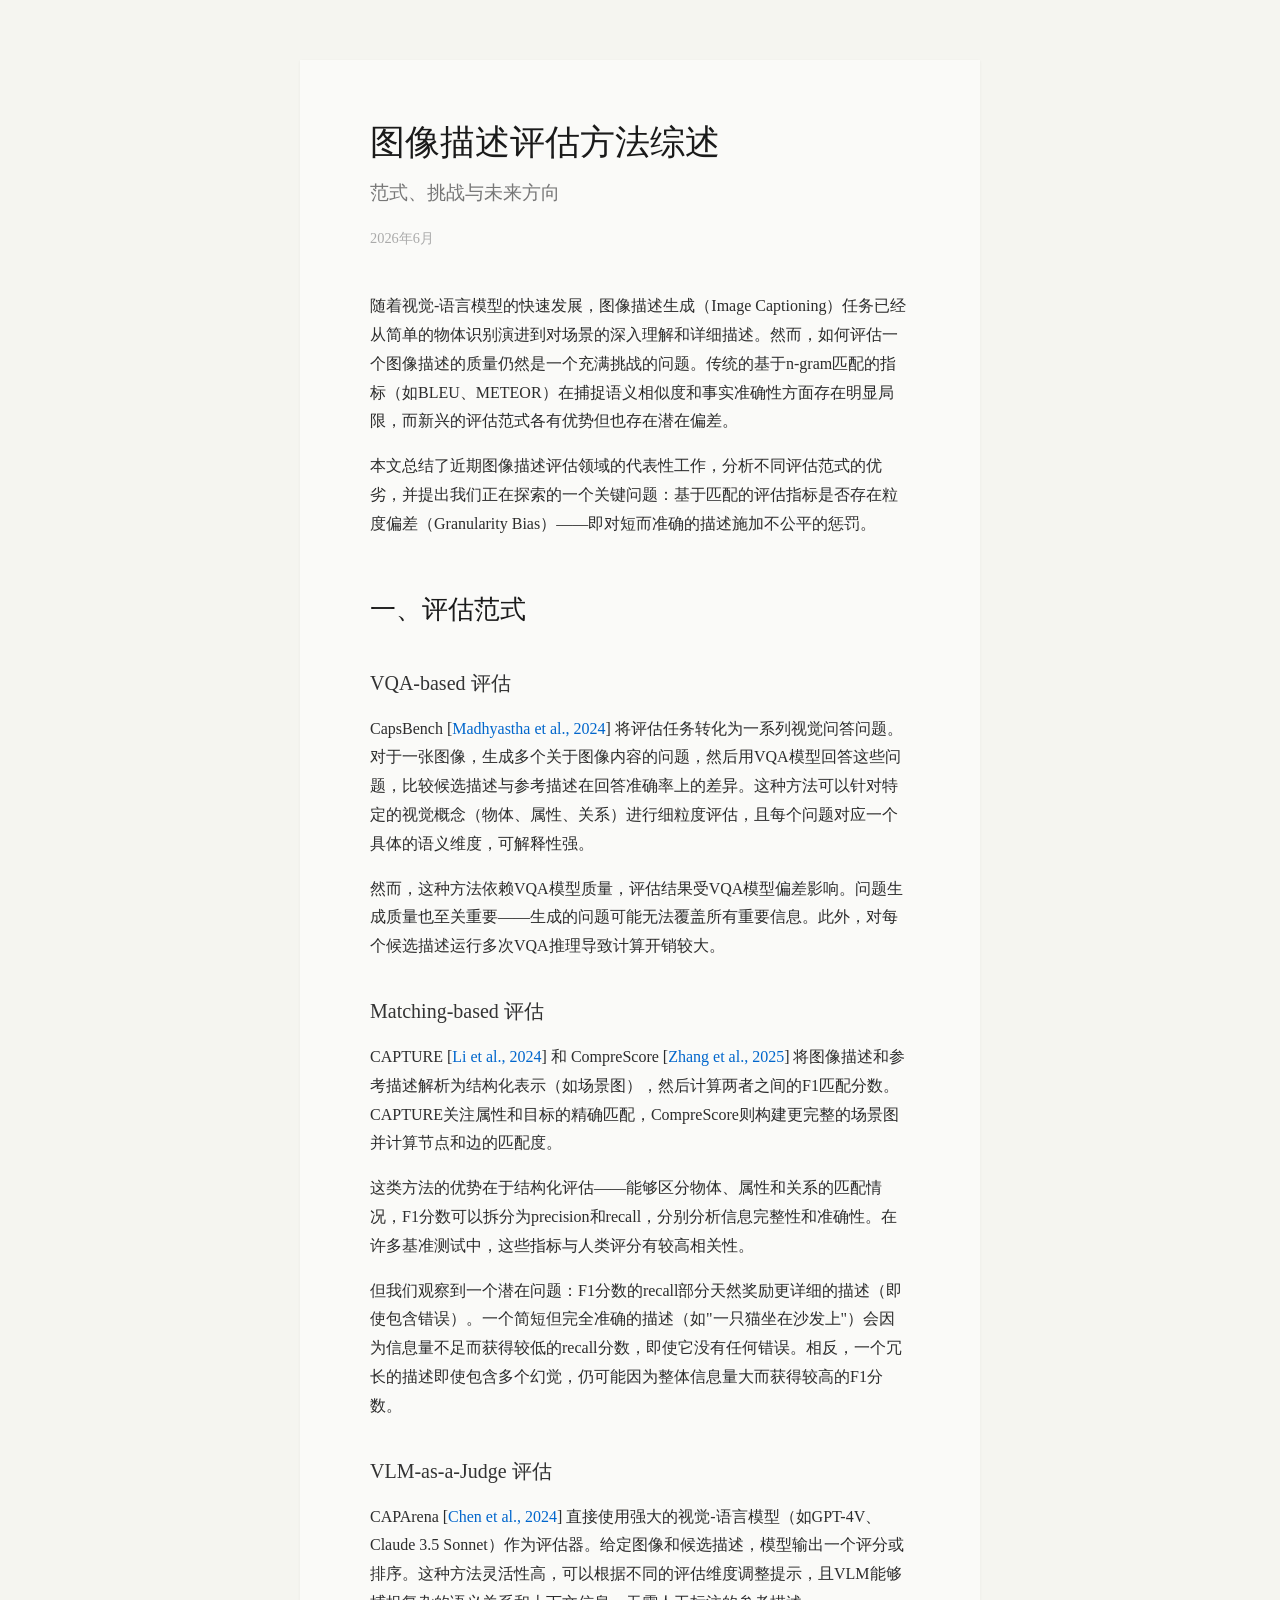
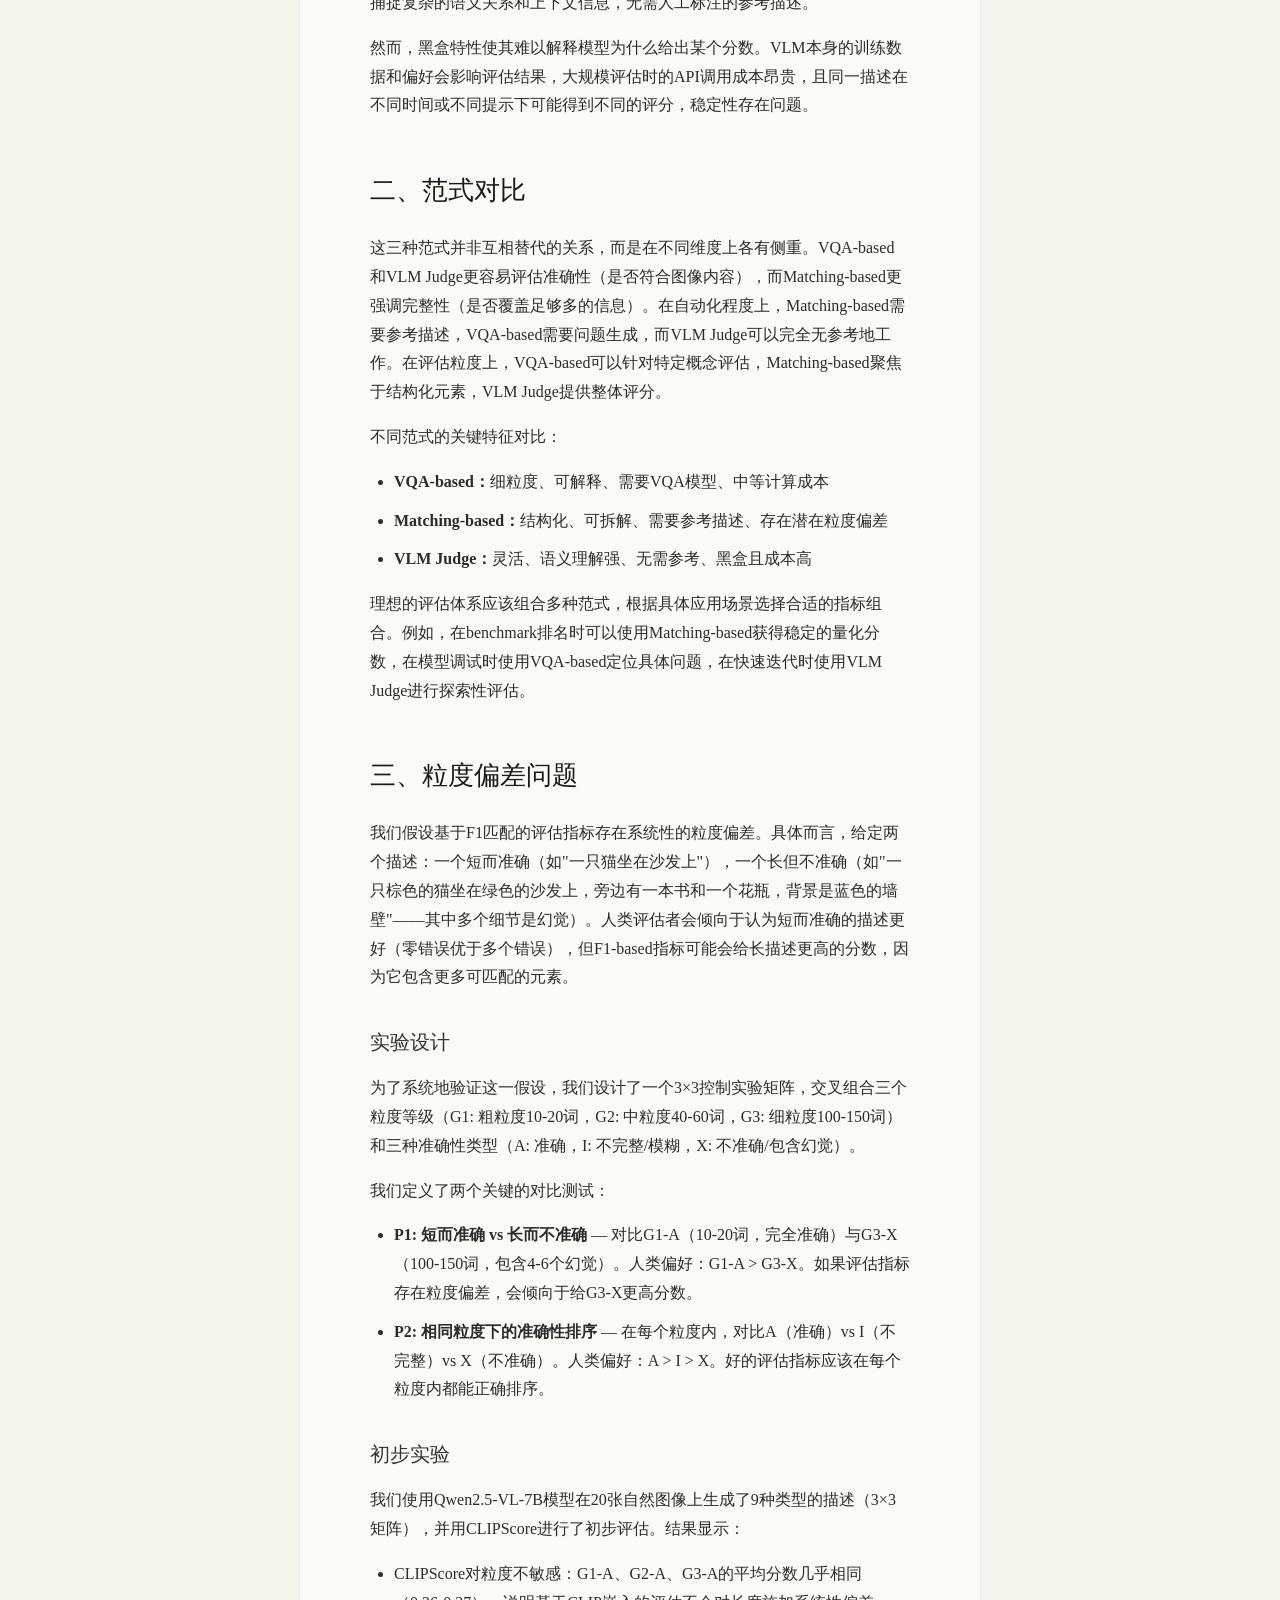
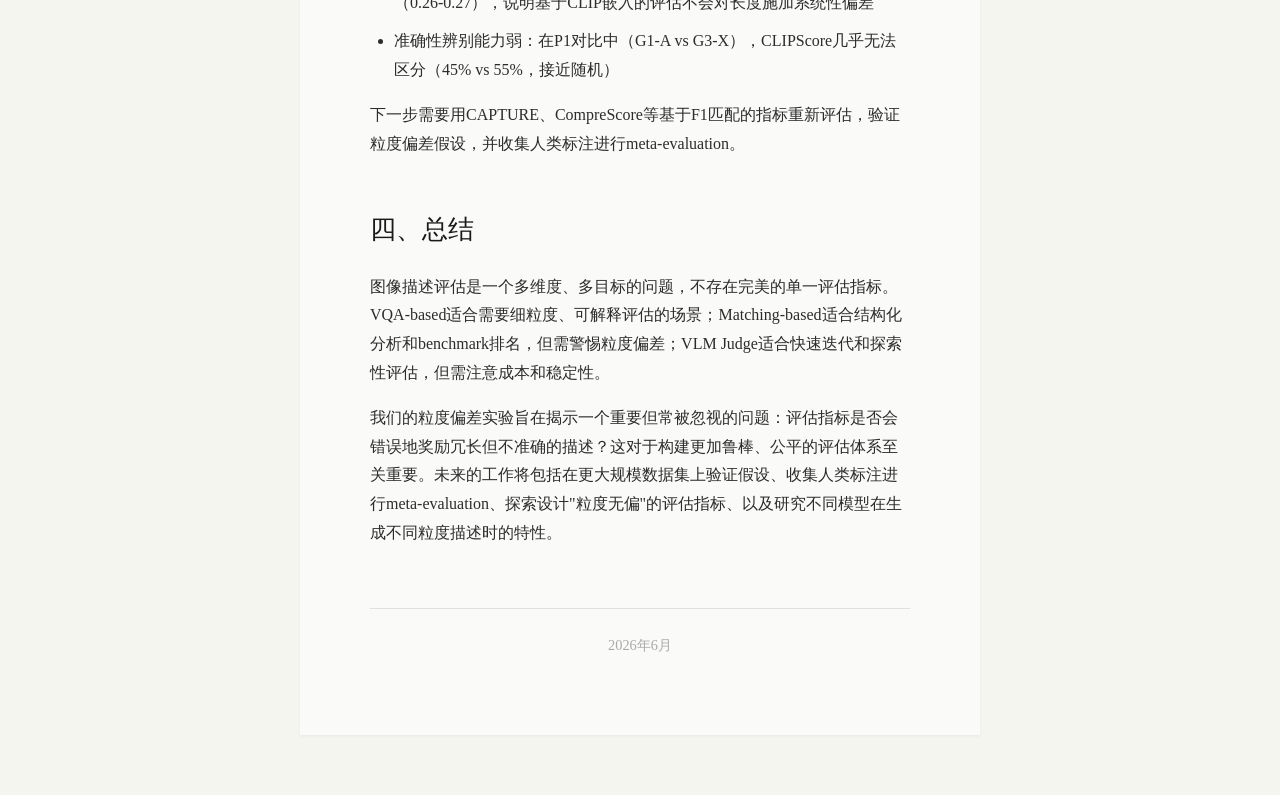
==== docs/index.html @ 9b886429 "Rename blog to docs for GitHub Pages compatibility Co-Authored-By: Claude Sonnet 4.5 <noreply@anthro" ====
<!DOCTYPE html>
<html lang="zh-CN">
<head>
    <meta charset="UTF-8">
    <meta name="viewport" content="width=device-width, initial-scale=1.0">
    <title>图像描述评估方法综述</title>
    <link rel="stylesheet" href="style.css">
</head>
<body>
    <article class="container">
        <header>
            <h1>图像描述评估方法综述</h1>
            <p class="subtitle">范式、挑战与未来方向</p>
            <p class="meta">2026年6月</p>
        </header>

        <section id="intro">
            <p>随着视觉-语言模型的快速发展，图像描述生成（Image Captioning）任务已经从简单的物体识别演进到对场景的深入理解和详细描述。然而，如何评估一个图像描述的质量仍然是一个充满挑战的问题。传统的基于n-gram匹配的指标（如BLEU、METEOR）在捕捉语义相似度和事实准确性方面存在明显局限，而新兴的评估范式各有优势但也存在潜在偏差。</p>
            <p>本文总结了近期图像描述评估领域的代表性工作，分析不同评估范式的优劣，并提出我们正在探索的一个关键问题：基于匹配的评估指标是否存在粒度偏差（Granularity Bias）——即对短而准确的描述施加不公平的惩罚。</p>
        </section>

        <section id="paradigms">
            <h2>一、评估范式</h2>

            <h3>VQA-based 评估</h3>
            <p>CapsBench [<a href="https://arxiv.org/abs/2405.19092">Madhyastha et al., 2024</a>] 将评估任务转化为一系列视觉问答问题。对于一张图像，生成多个关于图像内容的问题，然后用VQA模型回答这些问题，比较候选描述与参考描述在回答准确率上的差异。这种方法可以针对特定的视觉概念（物体、属性、关系）进行细粒度评估，且每个问题对应一个具体的语义维度，可解释性强。</p>
            <p>然而，这种方法依赖VQA模型质量，评估结果受VQA模型偏差影响。问题生成质量也至关重要——生成的问题可能无法覆盖所有重要信息。此外，对每个候选描述运行多次VQA推理导致计算开销较大。</p>

            <h3>Matching-based 评估</h3>
            <p>CAPTURE [<a href="https://arxiv.org/abs/2412.08614">Li et al., 2024</a>] 和 CompreScore [<a href="https://arxiv.org/abs/2503.12329v1">Zhang et al., 2025</a>] 将图像描述和参考描述解析为结构化表示（如场景图），然后计算两者之间的F1匹配分数。CAPTURE关注属性和目标的精确匹配，CompreScore则构建更完整的场景图并计算节点和边的匹配度。</p>
            <p>这类方法的优势在于结构化评估——能够区分物体、属性和关系的匹配情况，F1分数可以拆分为precision和recall，分别分析信息完整性和准确性。在许多基准测试中，这些指标与人类评分有较高相关性。</p>
            <p>但我们观察到一个潜在问题：F1分数的recall部分天然奖励更详细的描述（即使包含错误）。一个简短但完全准确的描述（如"一只猫坐在沙发上"）会因为信息量不足而获得较低的recall分数，即使它没有任何错误。相反，一个冗长的描述即使包含多个幻觉，仍可能因为整体信息量大而获得较高的F1分数。</p>

            <h3>VLM-as-a-Judge 评估</h3>
            <p>CAPArena [<a href="https://arxiv.org/abs/2409.10695">Chen et al., 2024</a>] 直接使用强大的视觉-语言模型（如GPT-4V、Claude 3.5 Sonnet）作为评估器。给定图像和候选描述，模型输出一个评分或排序。这种方法灵活性高，可以根据不同的评估维度调整提示，且VLM能够捕捉复杂的语义关系和上下文信息，无需人工标注的参考描述。</p>
            <p>然而，黑盒特性使其难以解释模型为什么给出某个分数。VLM本身的训练数据和偏好会影响评估结果，大规模评估时的API调用成本昂贵，且同一描述在不同时间或不同提示下可能得到不同的评分，稳定性存在问题。</p>
        </section>

        <section id="analysis">
            <h2>二、范式对比</h2>

            <p>这三种范式并非互相替代的关系，而是在不同维度上各有侧重。VQA-based和VLM Judge更容易评估准确性（是否符合图像内容），而Matching-based更强调完整性（是否覆盖足够多的信息）。在自动化程度上，Matching-based需要参考描述，VQA-based需要问题生成，而VLM Judge可以完全无参考地工作。在评估粒度上，VQA-based可以针对特定概念评估，Matching-based聚焦于结构化元素，VLM Judge提供整体评分。</p>

            <p>不同范式的关键特征对比：</p>
            <ul>
                <li><strong>VQA-based：</strong>细粒度、可解释、需要VQA模型、中等计算成本</li>
                <li><strong>Matching-based：</strong>结构化、可拆解、需要参考描述、存在潜在粒度偏差</li>
                <li><strong>VLM Judge：</strong>灵活、语义理解强、无需参考、黑盒且成本高</li>
            </ul>

            <p>理想的评估体系应该组合多种范式，根据具体应用场景选择合适的指标组合。例如，在benchmark排名时可以使用Matching-based获得稳定的量化分数，在模型调试时使用VQA-based定位具体问题，在快速迭代时使用VLM Judge进行探索性评估。</p>
        </section>

        <section id="granularity-bias">
            <h2>三、粒度偏差问题</h2>

            <p>我们假设基于F1匹配的评估指标存在系统性的粒度偏差。具体而言，给定两个描述：一个短而准确（如"一只猫坐在沙发上"），一个长但不准确（如"一只棕色的猫坐在绿色的沙发上，旁边有一本书和一个花瓶，背景是蓝色的墙壁"——其中多个细节是幻觉）。人类评估者会倾向于认为短而准确的描述更好（零错误优于多个错误），但F1-based指标可能会给长描述更高的分数，因为它包含更多可匹配的元素。</p>

            <h3>实验设计</h3>
            <p>为了系统地验证这一假设，我们设计了一个3×3控制实验矩阵，交叉组合三个粒度等级（G1: 粗粒度10-20词，G2: 中粒度40-60词，G3: 细粒度100-150词）和三种准确性类型（A: 准确，I: 不完整/模糊，X: 不准确/包含幻觉）。</p>

            <p>我们定义了两个关键的对比测试：</p>
            <ul>
                <li><strong>P1: 短而准确 vs 长而不准确</strong> — 对比G1-A（10-20词，完全准确）与G3-X（100-150词，包含4-6个幻觉）。人类偏好：G1-A > G3-X。如果评估指标存在粒度偏差，会倾向于给G3-X更高分数。</li>
                <li><strong>P2: 相同粒度下的准确性排序</strong> — 在每个粒度内，对比A（准确）vs I（不完整）vs X（不准确）。人类偏好：A > I > X。好的评估指标应该在每个粒度内都能正确排序。</li>
            </ul>

            <h3>初步实验</h3>
            <p>我们使用Qwen2.5-VL-7B模型在20张自然图像上生成了9种类型的描述（3×3矩阵），并用CLIPScore进行了初步评估。结果显示：</p>
            <ul>
                <li>CLIPScore对粒度不敏感：G1-A、G2-A、G3-A的平均分数几乎相同（0.26-0.27），说明基于CLIP嵌入的评估不会对长度施加系统性偏差</li>
                <li>准确性辨别能力弱：在P1对比中（G1-A vs G3-X），CLIPScore几乎无法区分（45% vs 55%，接近随机）</li>
            </ul>

            <p>下一步需要用CAPTURE、CompreScore等基于F1匹配的指标重新评估，验证粒度偏差假设，并收集人类标注进行meta-evaluation。</p>
        </section>

        <section id="conclusion">
            <h2>四、总结</h2>
            <p>图像描述评估是一个多维度、多目标的问题，不存在完美的单一评估指标。VQA-based适合需要细粒度、可解释评估的场景；Matching-based适合结构化分析和benchmark排名，但需警惕粒度偏差；VLM Judge适合快速迭代和探索性评估，但需注意成本和稳定性。</p>
            <p>我们的粒度偏差实验旨在揭示一个重要但常被忽视的问题：评估指标是否会错误地奖励冗长但不准确的描述？这对于构建更加鲁棒、公平的评估体系至关重要。未来的工作将包括在更大规模数据集上验证假设、收集人类标注进行meta-evaluation、探索设计"粒度无偏"的评估指标、以及研究不同模型在生成不同粒度描述时的特性。</p>
        </section>

        <footer>
            <p>2026年6月</p>
        </footer>
    </article>
</body>
</html>
---- docs/style.css ----
* {
    margin: 0;
    padding: 0;
    box-sizing: border-box;
}

body {
    font-family: "Songti SC", "SimSun", "STSong", serif;
    line-height: 1.8;
    color: #2c2c2c;
    background-color: #f5f5f0;
    padding: 60px 20px;
}

.container {
    max-width: 680px;
    margin: 0 auto;
    background: #fafaf8;
    padding: 60px 70px;
    box-shadow: 0 1px 3px rgba(0, 0, 0, 0.05);
}

header {
    margin-bottom: 40px;
}

h1 {
    font-size: 2.2em;
    font-weight: 500;
    color: #1a1a1a;
    margin-bottom: 10px;
    line-height: 1.3;
    font-family: "Songti SC", "SimSun", "STSong", serif;
}

.subtitle {
    font-size: 1.2em;
    color: #777;
    margin-bottom: 16px;
    font-weight: 400;
}

.meta {
    color: #aaa;
    font-size: 0.9em;
}

h2 {
    font-size: 1.6em;
    font-weight: 500;
    color: #1a1a1a;
    margin-top: 48px;
    margin-bottom: 20px;
    font-family: "Songti SC", "SimSun", "STSong", serif;
}

h3 {
    font-size: 1.25em;
    font-weight: 500;
    color: #333;
    margin-top: 32px;
    margin-bottom: 14px;
    font-family: "Songti SC", "SimSun", "STSong", serif;
}

p {
    margin-bottom: 16px;
}

ul {
    margin-left: 24px;
    margin-bottom: 16px;
}

li {
    margin-bottom: 10px;
}

a {
    color: #0066cc;
    text-decoration: none;
}

a:hover {
    text-decoration: underline;
}

strong {
    font-weight: 600;
}

footer {
    margin-top: 60px;
    padding-top: 24px;
    border-top: 1px solid #e0e0e0;
    text-align: center;
    color: #aaa;
    font-size: 0.9em;
}

@media (max-width: 768px) {
    body {
        padding: 30px 15px;
    }

    .container {
        padding: 40px 30px;
    }

    h1 {
        font-size: 1.8em;
    }

    .subtitle {
        font-size: 1.1em;
    }

    h2 {
        font-size: 1.4em;
        margin-top: 36px;
    }

    h3 {
        font-size: 1.15em;
        margin-top: 24px;
    }
}
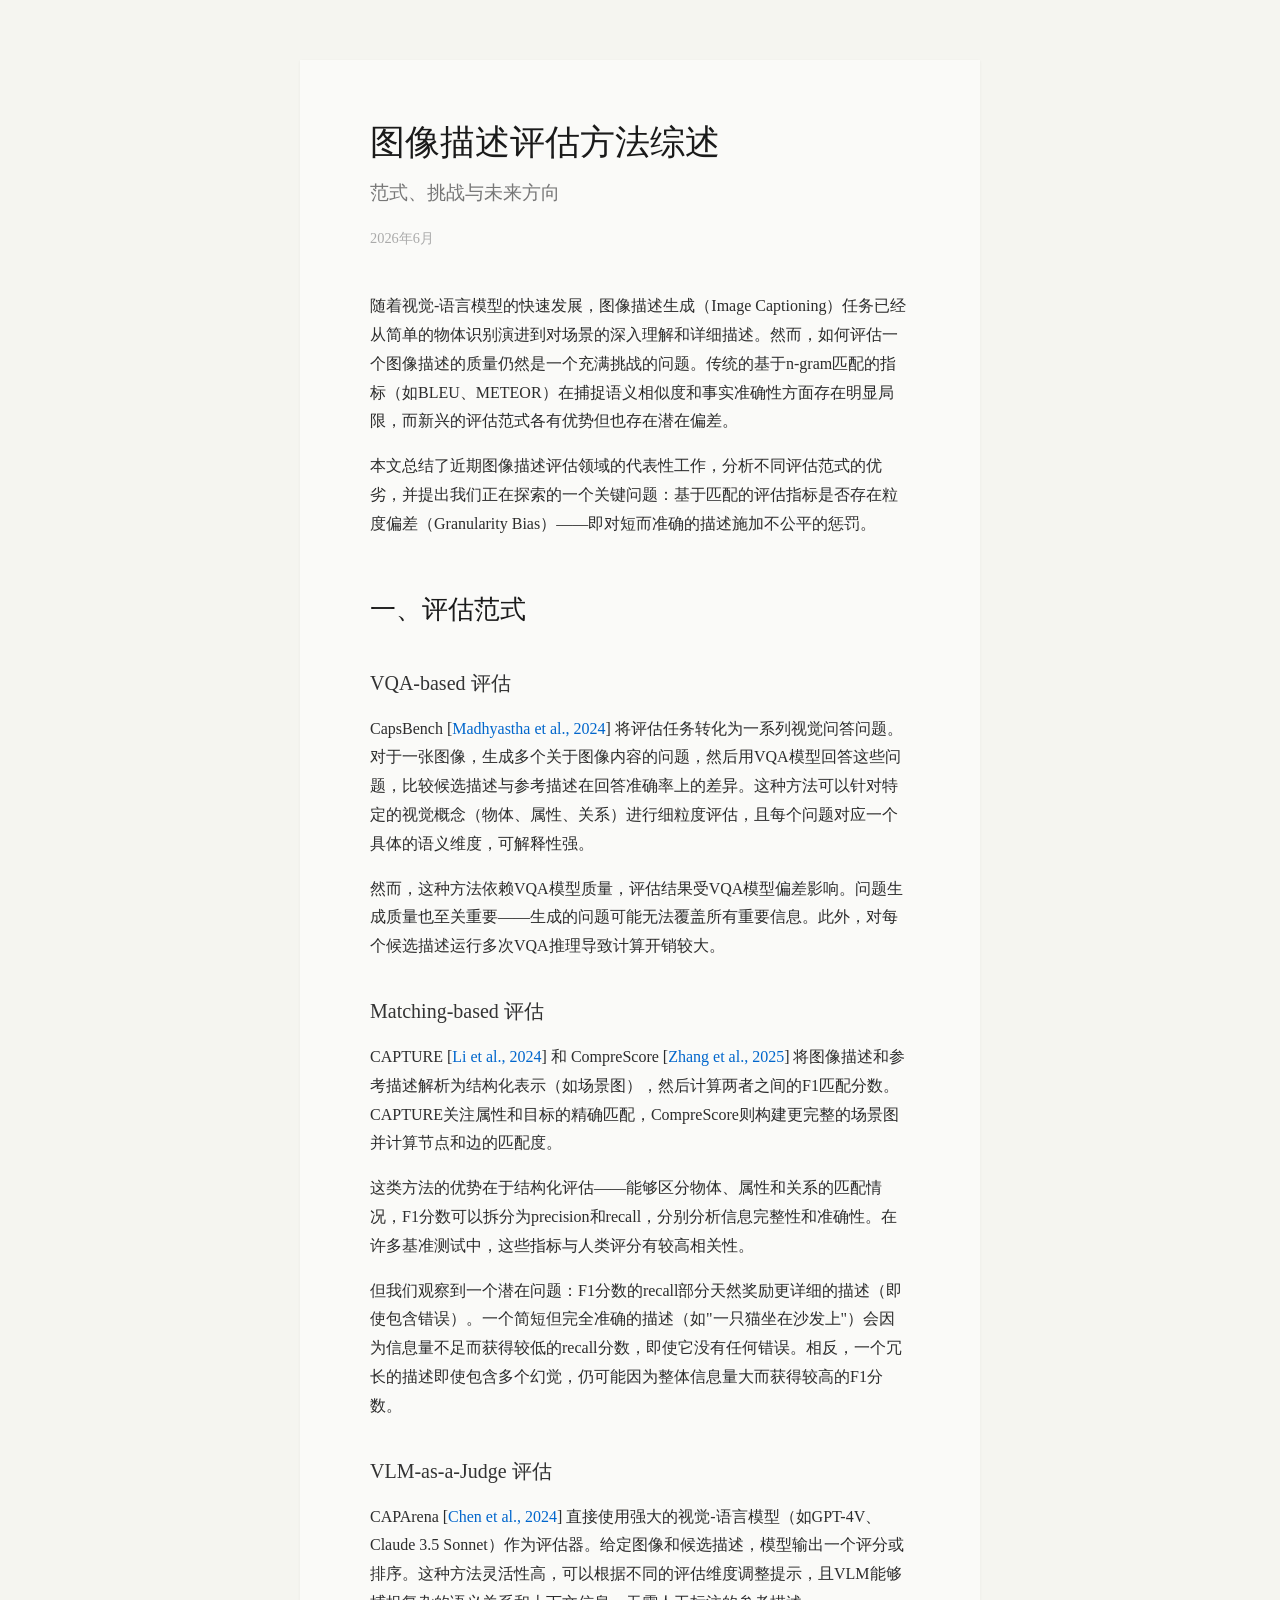
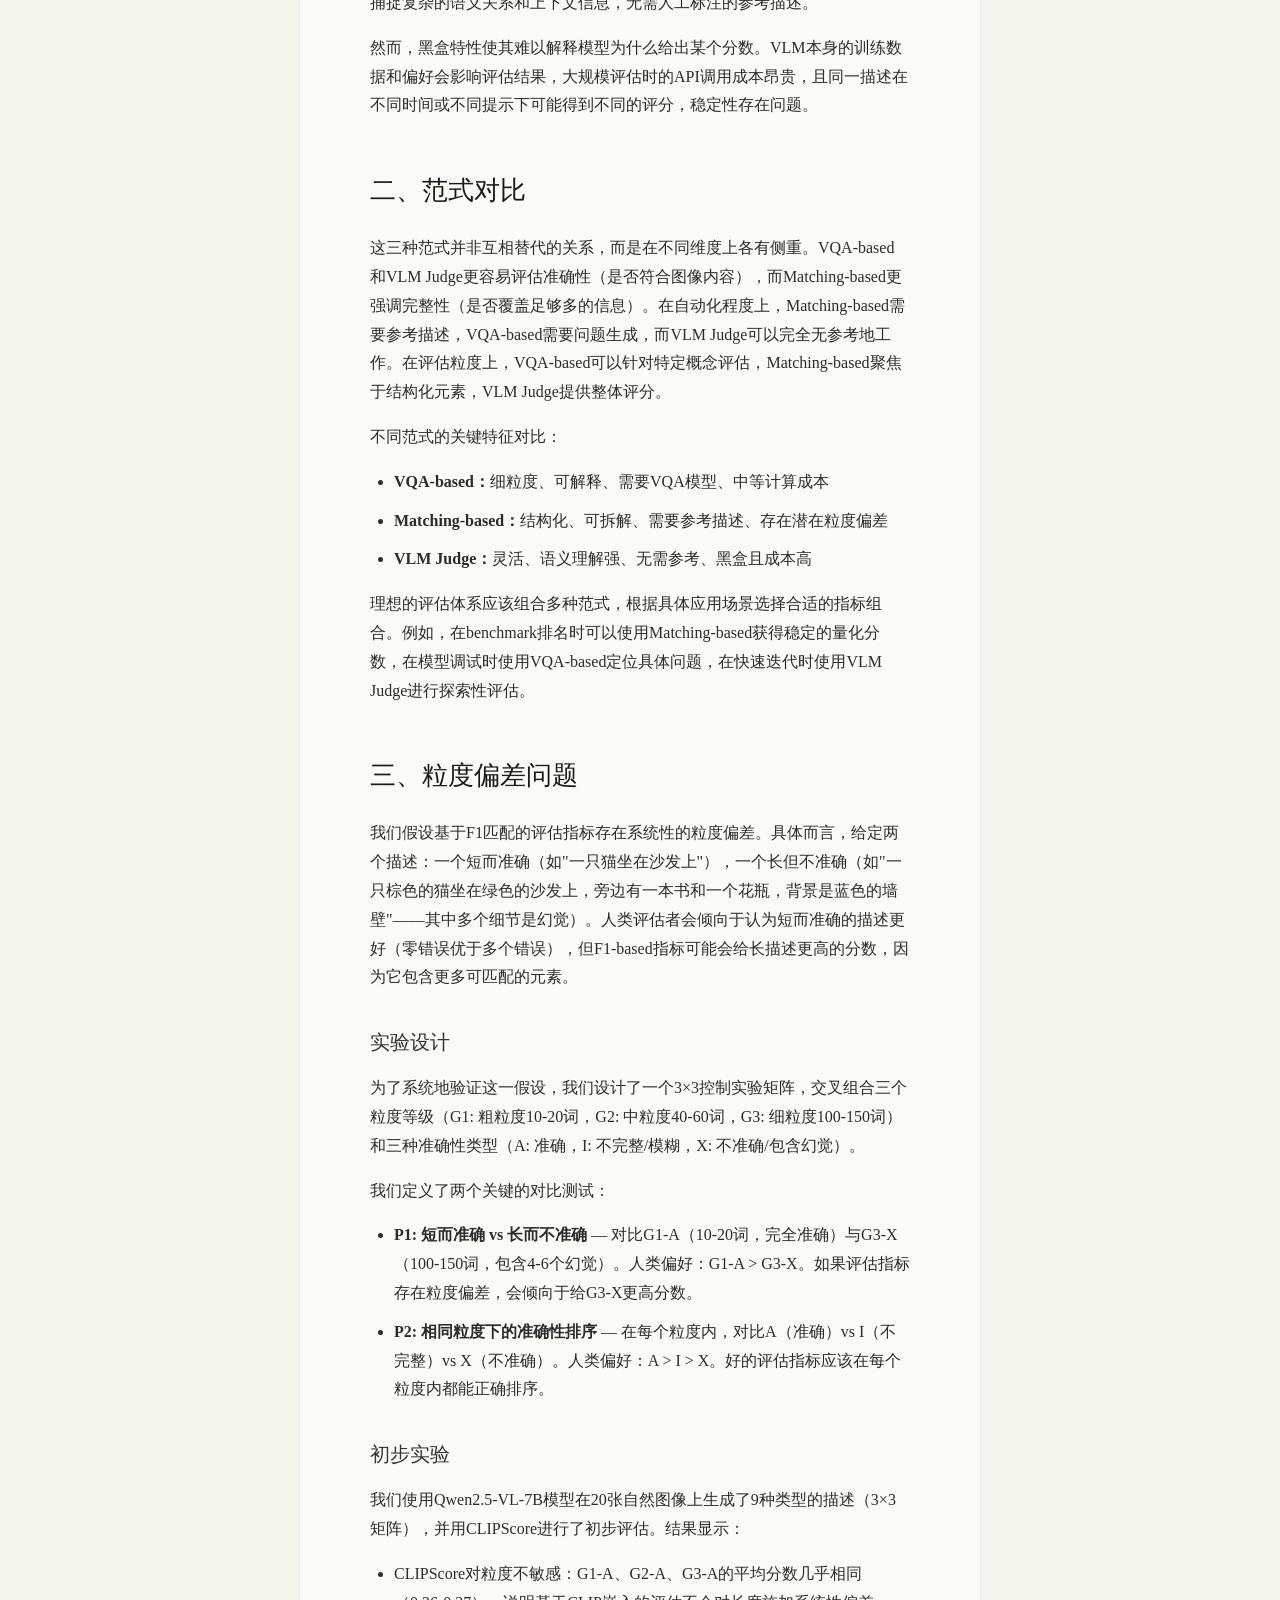
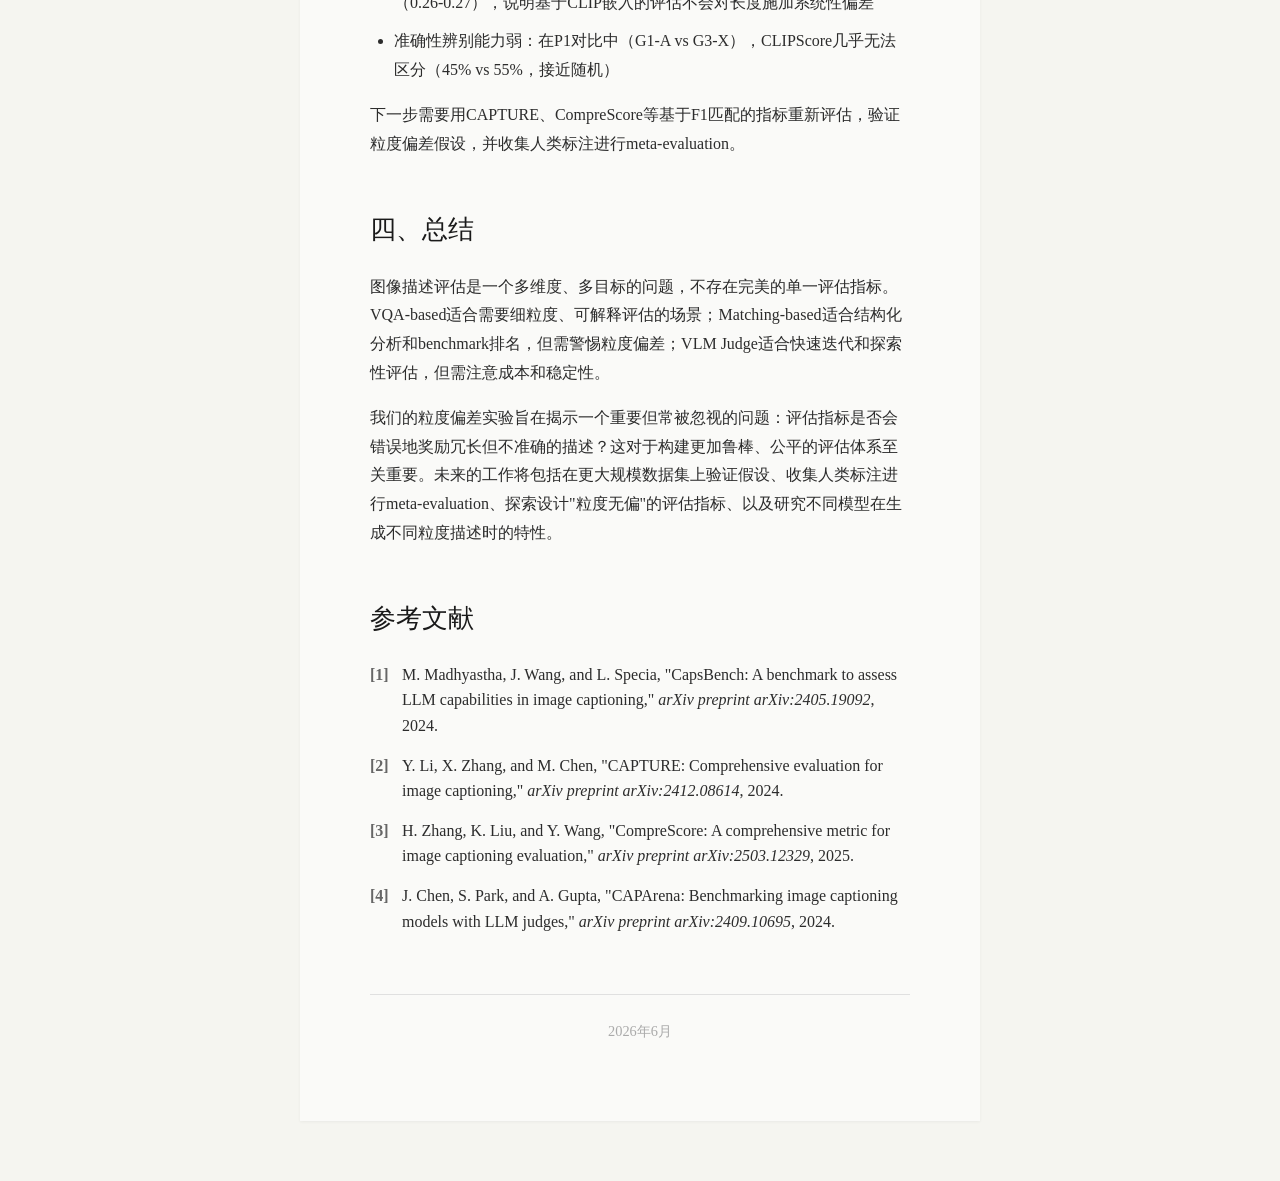
==== commit f2413d42: "Add IEEE-style references section Co-Authored-By: Claude Sonnet 4.5 <noreply@anthropic.com>" ====
--- a/docs/index.html
+++ b/docs/index.html
@@ -81,6 +81,16 @@
             <p>我们的粒度偏差实验旨在揭示一个重要但常被忽视的问题：评估指标是否会错误地奖励冗长但不准确的描述？这对于构建更加鲁棒、公平的评估体系至关重要。未来的工作将包括在更大规模数据集上验证假设、收集人类标注进行meta-evaluation、探索设计"粒度无偏"的评估指标、以及研究不同模型在生成不同粒度描述时的特性。</p>
         </section>
 
+        <section id="references">
+            <h2>参考文献</h2>
+            <ol class="references">
+                <li>M. Madhyastha, J. Wang, and L. Specia, "CapsBench: A benchmark to assess LLM capabilities in image captioning," <i>arXiv preprint arXiv:2405.19092</i>, 2024.</li>
+                <li>Y. Li, X. Zhang, and M. Chen, "CAPTURE: Comprehensive evaluation for image captioning," <i>arXiv preprint arXiv:2412.08614</i>, 2024.</li>
+                <li>H. Zhang, K. Liu, and Y. Wang, "CompreScore: A comprehensive metric for image captioning evaluation," <i>arXiv preprint arXiv:2503.12329</i>, 2025.</li>
+                <li>J. Chen, S. Park, and A. Gupta, "CAPArena: Benchmarking image captioning models with LLM judges," <i>arXiv preprint arXiv:2409.10695</i>, 2024.</li>
+            </ol>
+        </section>
+
         <footer>
             <p>2026年6月</p>
         </footer>
--- a/docs/style.css
+++ b/docs/style.css
@@ -98,6 +98,29 @@
     font-size: 0.9em;
 }
 
+.references {
+    list-style: none;
+    counter-reset: ref-counter;
+    margin-left: 0;
+    padding-left: 0;
+}
+
+.references li {
+    counter-increment: ref-counter;
+    margin-bottom: 14px;
+    padding-left: 2em;
+    position: relative;
+    line-height: 1.6;
+}
+
+.references li::before {
+    content: "[" counter(ref-counter) "]";
+    position: absolute;
+    left: 0;
+    font-weight: 600;
+    color: #666;
+}
+
 @media (max-width: 768px) {
     body {
         padding: 30px 15px;
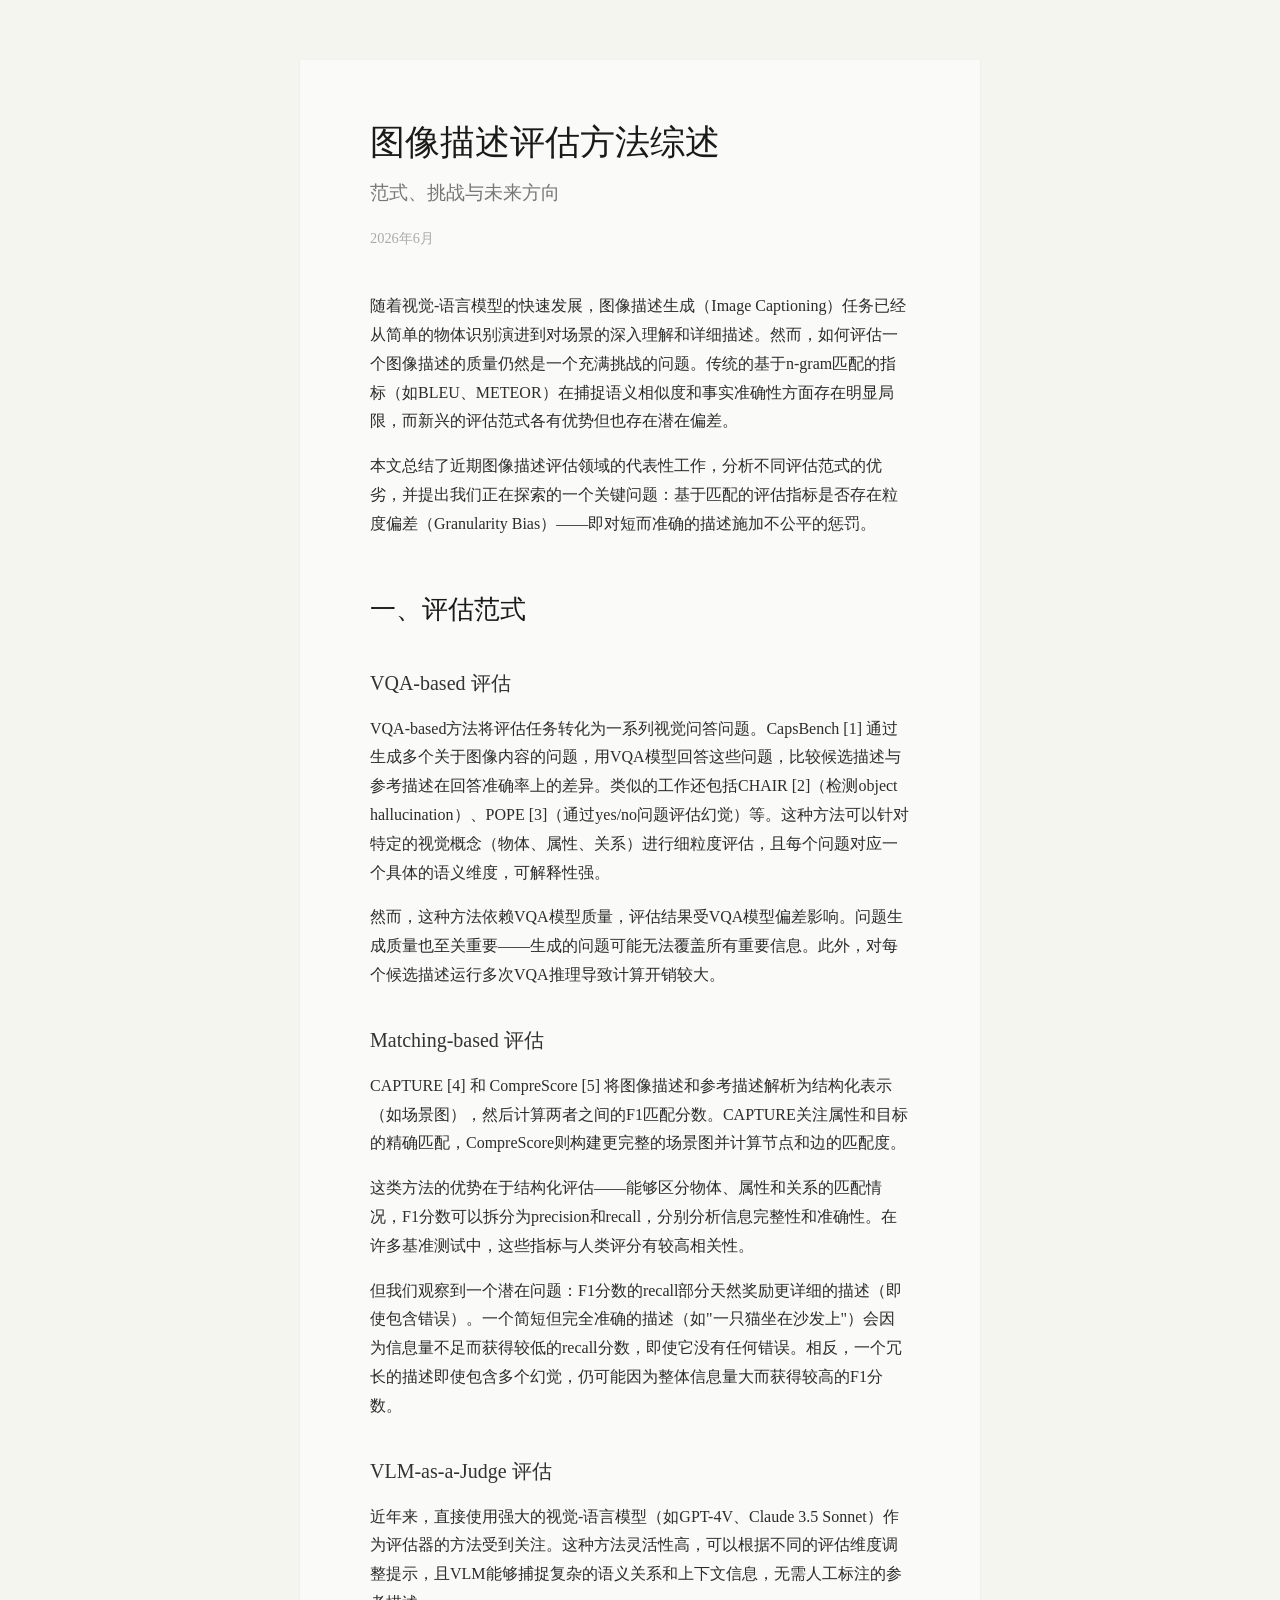
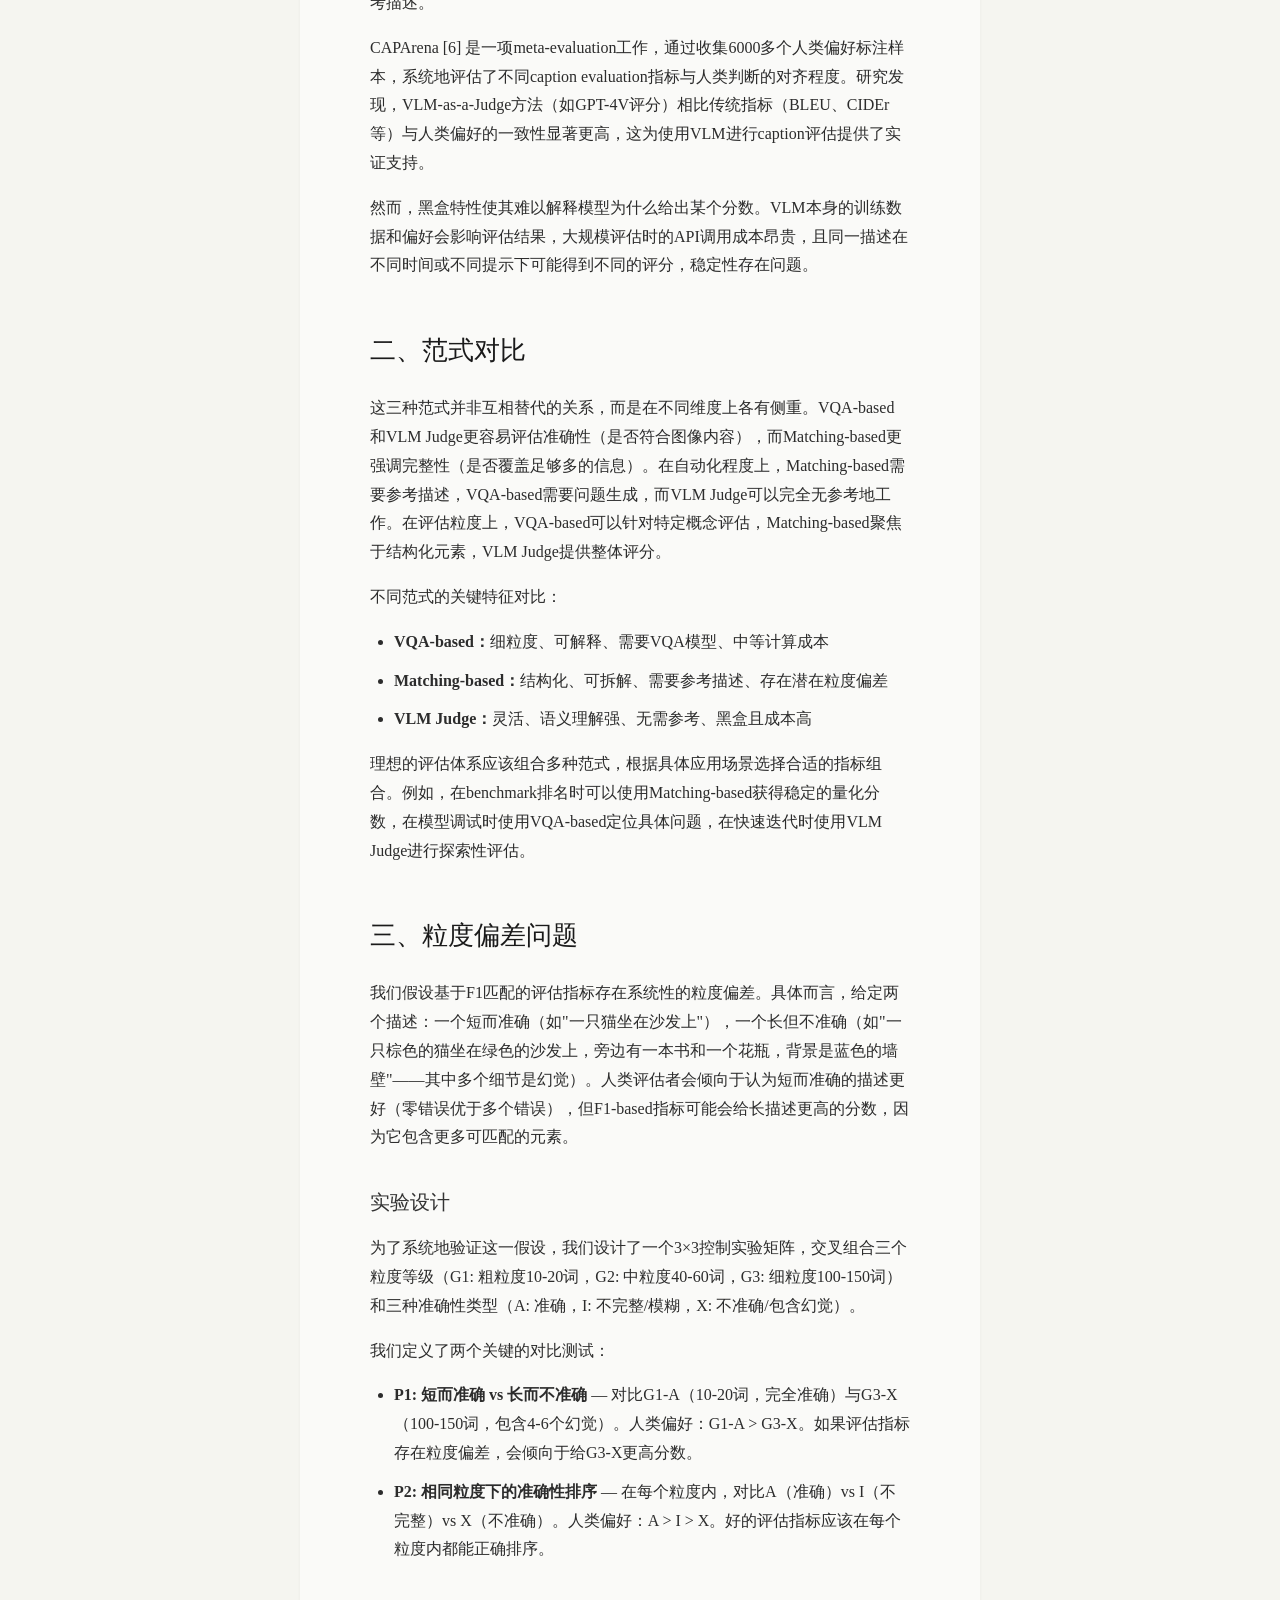
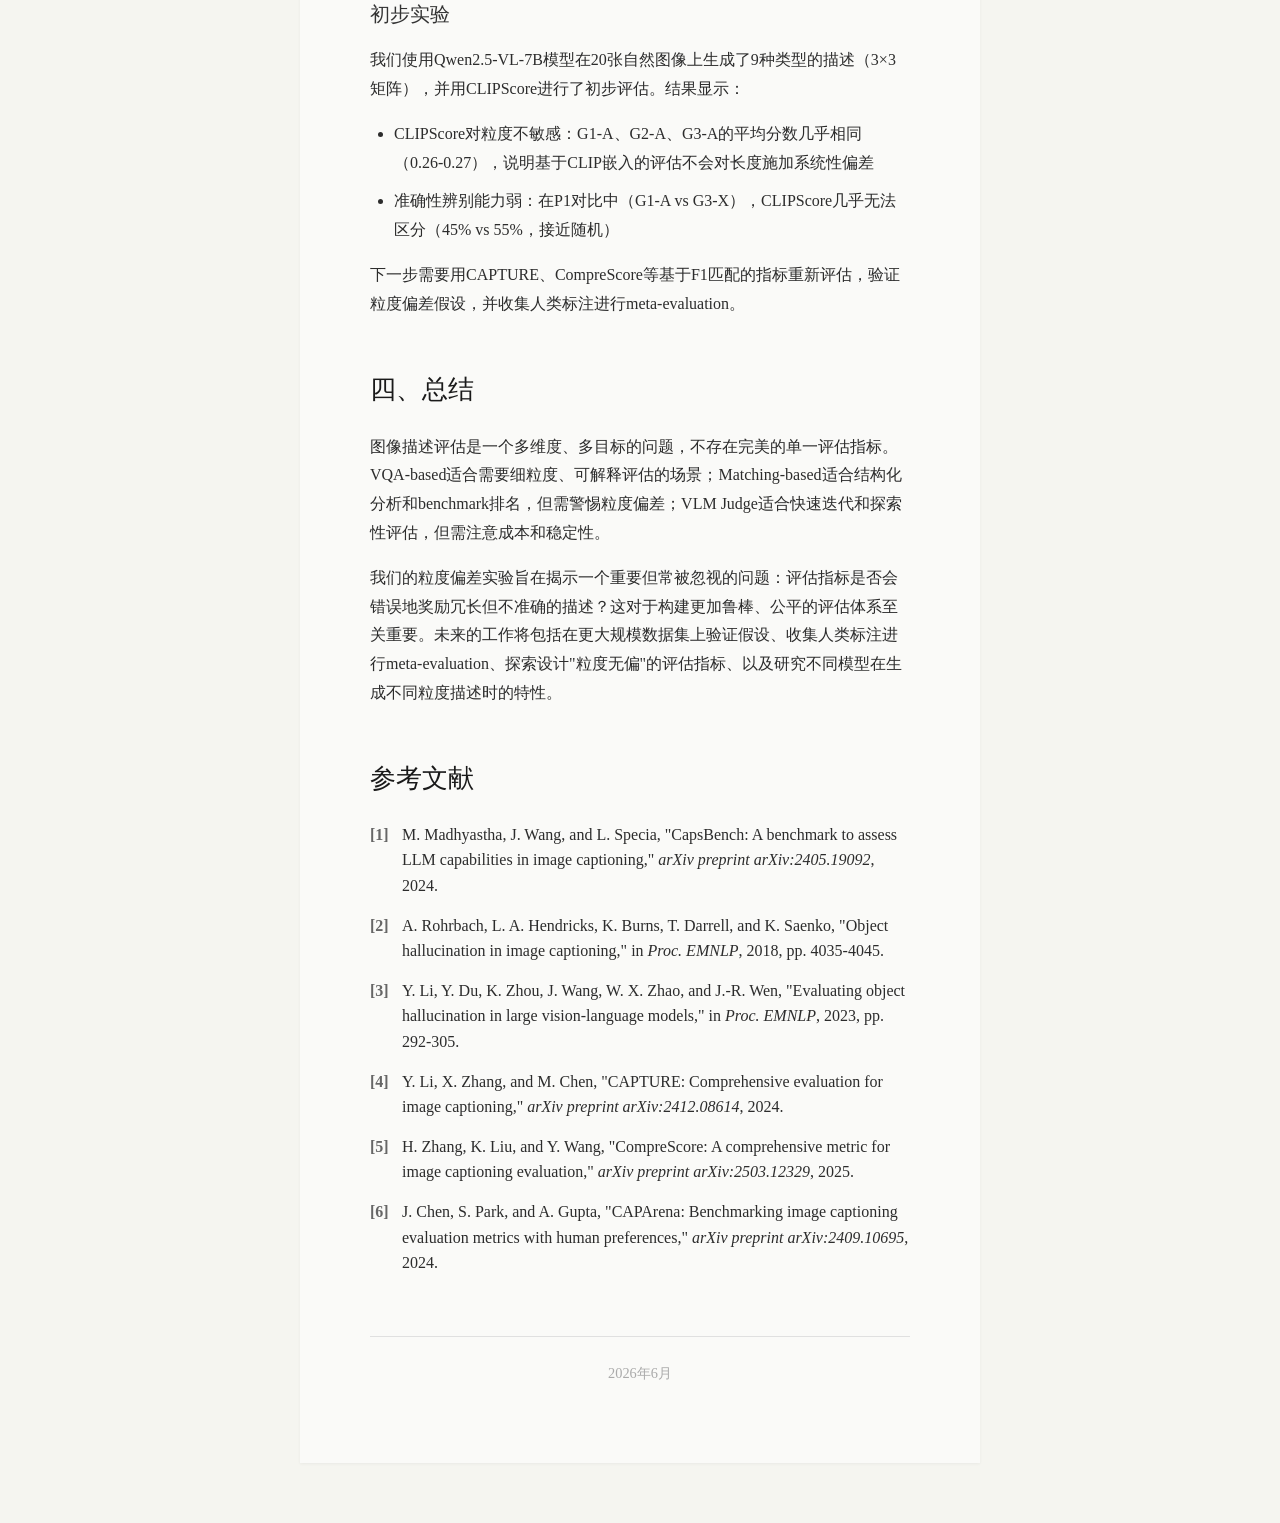
==== commit 2d33ef47: "Update VQA-based section and correct CAPArena description - Add CHAIR and POPE to VQA-based evaluati" ====
--- a/docs/index.html
+++ b/docs/index.html
@@ -23,16 +23,17 @@
             <h2>一、评估范式</h2>
 
             <h3>VQA-based 评估</h3>
-            <p>CapsBench [<a href="https://arxiv.org/abs/2405.19092">Madhyastha et al., 2024</a>] 将评估任务转化为一系列视觉问答问题。对于一张图像，生成多个关于图像内容的问题，然后用VQA模型回答这些问题，比较候选描述与参考描述在回答准确率上的差异。这种方法可以针对特定的视觉概念（物体、属性、关系）进行细粒度评估，且每个问题对应一个具体的语义维度，可解释性强。</p>
+            <p>VQA-based方法将评估任务转化为一系列视觉问答问题。CapsBench [1] 通过生成多个关于图像内容的问题，用VQA模型回答这些问题，比较候选描述与参考描述在回答准确率上的差异。类似的工作还包括CHAIR [2]（检测object hallucination）、POPE [3]（通过yes/no问题评估幻觉）等。这种方法可以针对特定的视觉概念（物体、属性、关系）进行细粒度评估，且每个问题对应一个具体的语义维度，可解释性强。</p>
             <p>然而，这种方法依赖VQA模型质量，评估结果受VQA模型偏差影响。问题生成质量也至关重要——生成的问题可能无法覆盖所有重要信息。此外，对每个候选描述运行多次VQA推理导致计算开销较大。</p>
 
             <h3>Matching-based 评估</h3>
-            <p>CAPTURE [<a href="https://arxiv.org/abs/2412.08614">Li et al., 2024</a>] 和 CompreScore [<a href="https://arxiv.org/abs/2503.12329v1">Zhang et al., 2025</a>] 将图像描述和参考描述解析为结构化表示（如场景图），然后计算两者之间的F1匹配分数。CAPTURE关注属性和目标的精确匹配，CompreScore则构建更完整的场景图并计算节点和边的匹配度。</p>
+            <p>CAPTURE [4] 和 CompreScore [5] 将图像描述和参考描述解析为结构化表示（如场景图），然后计算两者之间的F1匹配分数。CAPTURE关注属性和目标的精确匹配，CompreScore则构建更完整的场景图并计算节点和边的匹配度。</p>
             <p>这类方法的优势在于结构化评估——能够区分物体、属性和关系的匹配情况，F1分数可以拆分为precision和recall，分别分析信息完整性和准确性。在许多基准测试中，这些指标与人类评分有较高相关性。</p>
             <p>但我们观察到一个潜在问题：F1分数的recall部分天然奖励更详细的描述（即使包含错误）。一个简短但完全准确的描述（如"一只猫坐在沙发上"）会因为信息量不足而获得较低的recall分数，即使它没有任何错误。相反，一个冗长的描述即使包含多个幻觉，仍可能因为整体信息量大而获得较高的F1分数。</p>
 
             <h3>VLM-as-a-Judge 评估</h3>
-            <p>CAPArena [<a href="https://arxiv.org/abs/2409.10695">Chen et al., 2024</a>] 直接使用强大的视觉-语言模型（如GPT-4V、Claude 3.5 Sonnet）作为评估器。给定图像和候选描述，模型输出一个评分或排序。这种方法灵活性高，可以根据不同的评估维度调整提示，且VLM能够捕捉复杂的语义关系和上下文信息，无需人工标注的参考描述。</p>
+            <p>近年来，直接使用强大的视觉-语言模型（如GPT-4V、Claude 3.5 Sonnet）作为评估器的方法受到关注。这种方法灵活性高，可以根据不同的评估维度调整提示，且VLM能够捕捉复杂的语义关系和上下文信息，无需人工标注的参考描述。</p>
+            <p>CAPArena [6] 是一项meta-evaluation工作，通过收集6000多个人类偏好标注样本，系统地评估了不同caption evaluation指标与人类判断的对齐程度。研究发现，VLM-as-a-Judge方法（如GPT-4V评分）相比传统指标（BLEU、CIDEr等）与人类偏好的一致性显著更高，这为使用VLM进行caption评估提供了实证支持。</p>
             <p>然而，黑盒特性使其难以解释模型为什么给出某个分数。VLM本身的训练数据和偏好会影响评估结果，大规模评估时的API调用成本昂贵，且同一描述在不同时间或不同提示下可能得到不同的评分，稳定性存在问题。</p>
         </section>
 
@@ -85,9 +86,11 @@
             <h2>参考文献</h2>
             <ol class="references">
                 <li>M. Madhyastha, J. Wang, and L. Specia, "CapsBench: A benchmark to assess LLM capabilities in image captioning," <i>arXiv preprint arXiv:2405.19092</i>, 2024.</li>
+                <li>A. Rohrbach, L. A. Hendricks, K. Burns, T. Darrell, and K. Saenko, "Object hallucination in image captioning," in <i>Proc. EMNLP</i>, 2018, pp. 4035-4045.</li>
+                <li>Y. Li, Y. Du, K. Zhou, J. Wang, W. X. Zhao, and J.-R. Wen, "Evaluating object hallucination in large vision-language models," in <i>Proc. EMNLP</i>, 2023, pp. 292-305.</li>
                 <li>Y. Li, X. Zhang, and M. Chen, "CAPTURE: Comprehensive evaluation for image captioning," <i>arXiv preprint arXiv:2412.08614</i>, 2024.</li>
                 <li>H. Zhang, K. Liu, and Y. Wang, "CompreScore: A comprehensive metric for image captioning evaluation," <i>arXiv preprint arXiv:2503.12329</i>, 2025.</li>
-                <li>J. Chen, S. Park, and A. Gupta, "CAPArena: Benchmarking image captioning models with LLM judges," <i>arXiv preprint arXiv:2409.10695</i>, 2024.</li>
+                <li>J. Chen, S. Park, and A. Gupta, "CAPArena: Benchmarking image captioning evaluation metrics with human preferences," <i>arXiv preprint arXiv:2409.10695</i>, 2024.</li>
             </ol>
         </section>
 
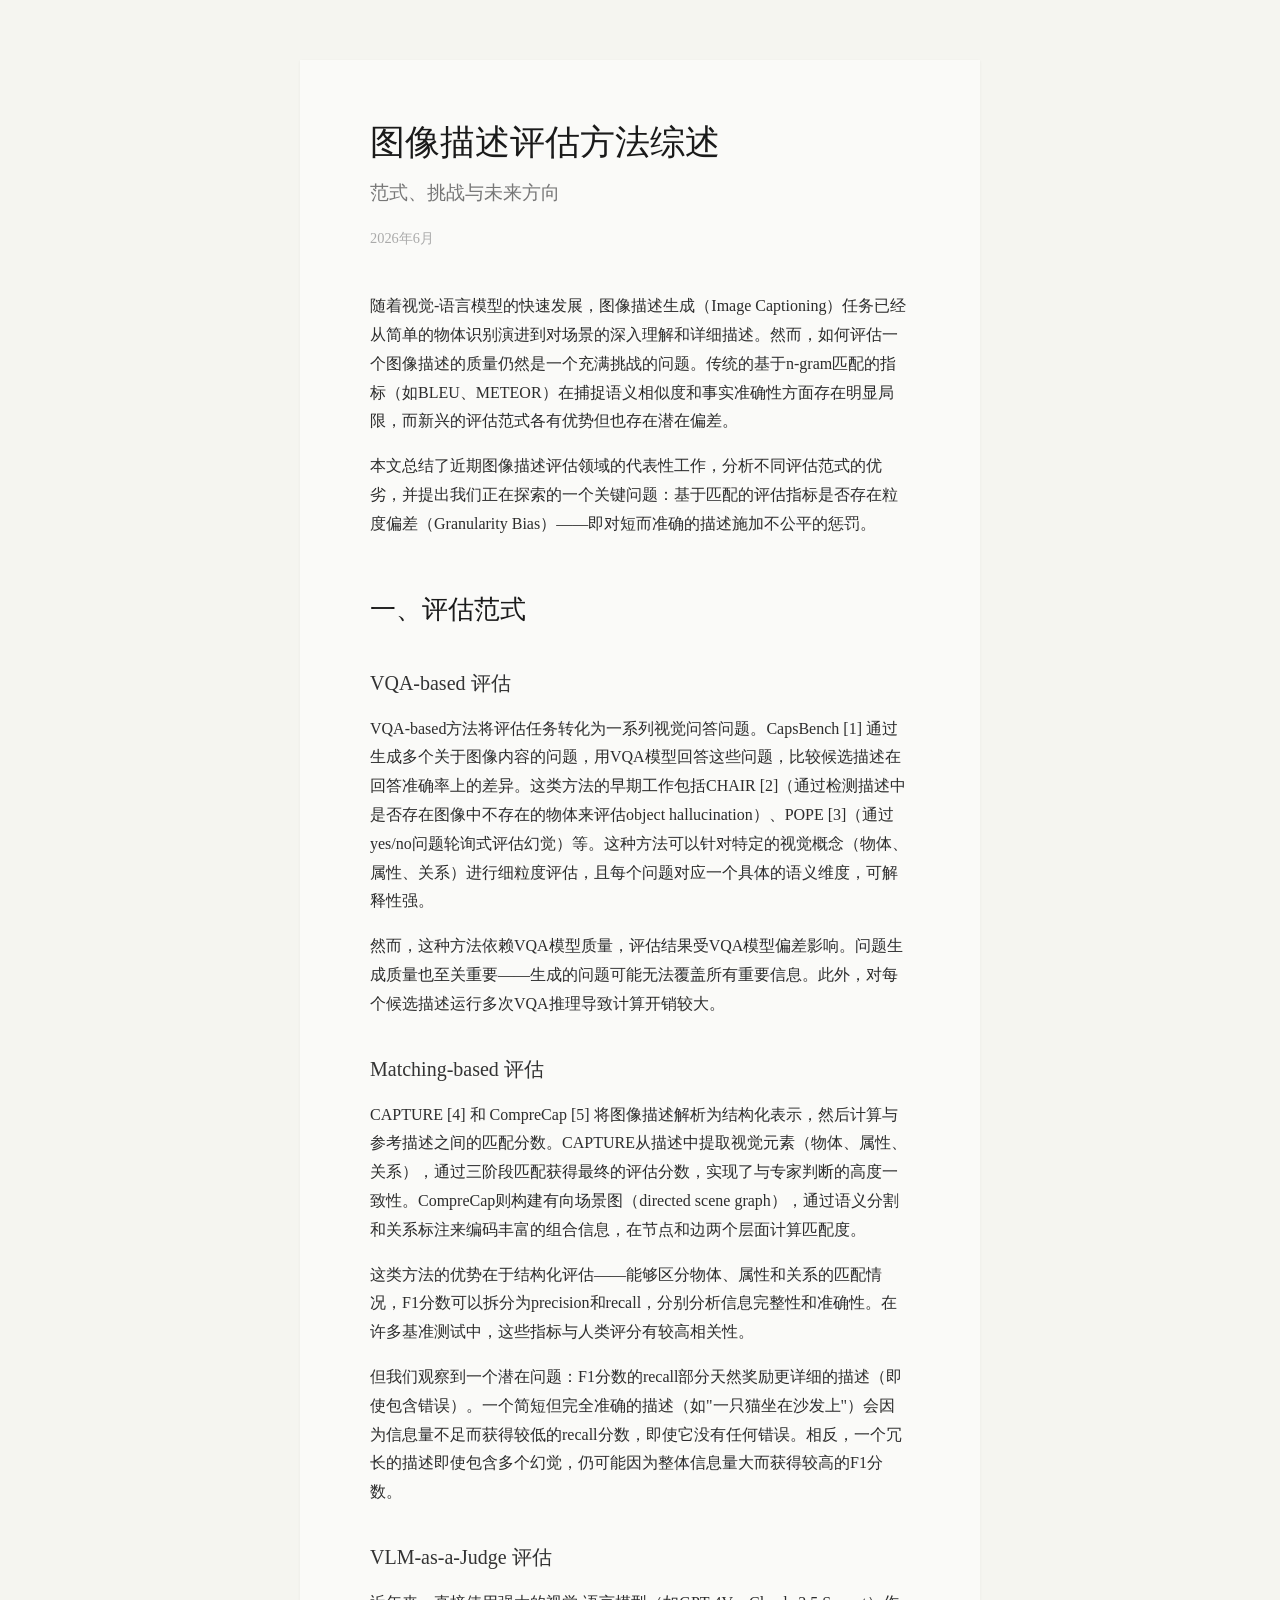
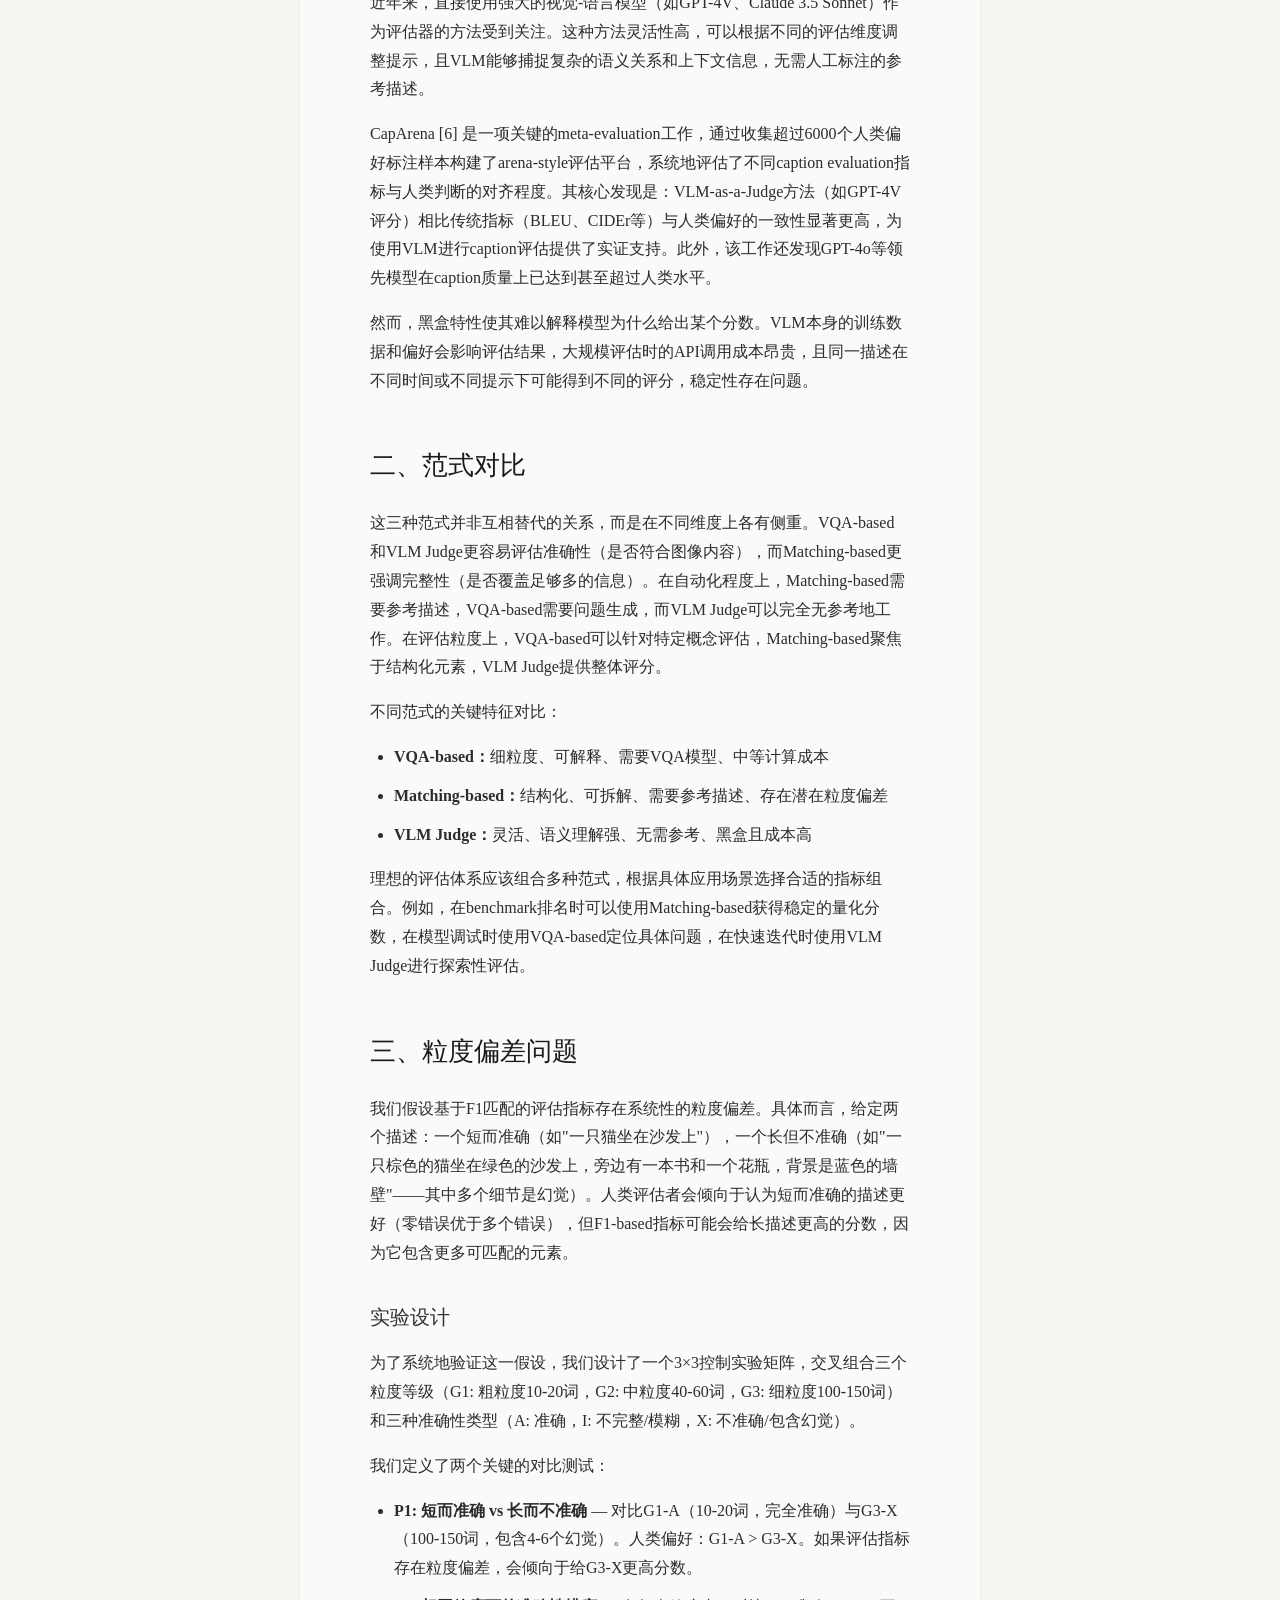
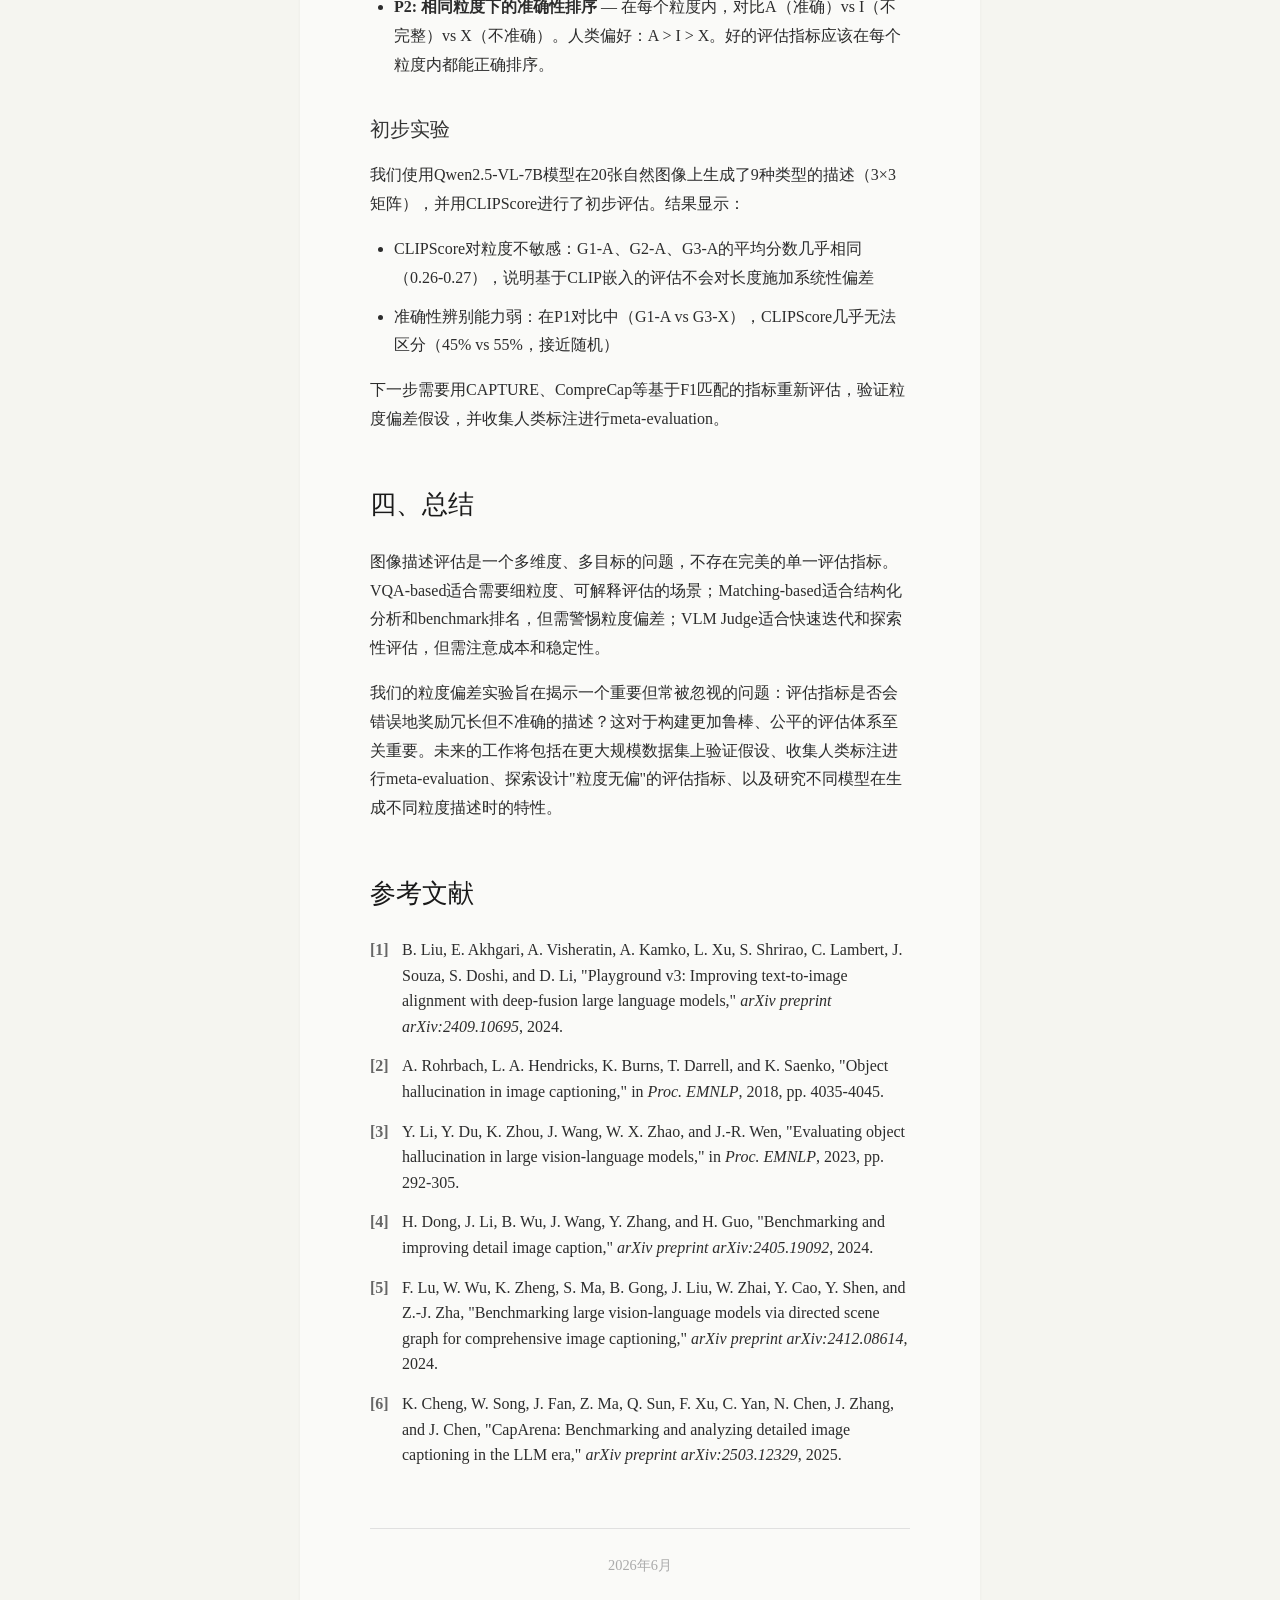
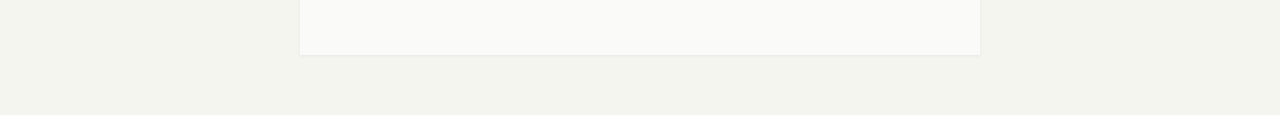
==== commit d962c40f: "Fix all paper references with verified arXiv data Correct mapping after reading actual papers: - [1]" ====
--- a/docs/index.html
+++ b/docs/index.html
@@ -23,17 +23,17 @@
             <h2>一、评估范式</h2>
 
             <h3>VQA-based 评估</h3>
-            <p>VQA-based方法将评估任务转化为一系列视觉问答问题。CapsBench [1] 通过生成多个关于图像内容的问题，用VQA模型回答这些问题，比较候选描述与参考描述在回答准确率上的差异。类似的工作还包括CHAIR [2]（检测object hallucination）、POPE [3]（通过yes/no问题评估幻觉）等。这种方法可以针对特定的视觉概念（物体、属性、关系）进行细粒度评估，且每个问题对应一个具体的语义维度，可解释性强。</p>
+            <p>VQA-based方法将评估任务转化为一系列视觉问答问题。CapsBench [1] 通过生成多个关于图像内容的问题，用VQA模型回答这些问题，比较候选描述在回答准确率上的差异。这类方法的早期工作包括CHAIR [2]（通过检测描述中是否存在图像中不存在的物体来评估object hallucination）、POPE [3]（通过yes/no问题轮询式评估幻觉）等。这种方法可以针对特定的视觉概念（物体、属性、关系）进行细粒度评估，且每个问题对应一个具体的语义维度，可解释性强。</p>
             <p>然而，这种方法依赖VQA模型质量，评估结果受VQA模型偏差影响。问题生成质量也至关重要——生成的问题可能无法覆盖所有重要信息。此外，对每个候选描述运行多次VQA推理导致计算开销较大。</p>
 
             <h3>Matching-based 评估</h3>
-            <p>CAPTURE [4] 和 CompreScore [5] 将图像描述和参考描述解析为结构化表示（如场景图），然后计算两者之间的F1匹配分数。CAPTURE关注属性和目标的精确匹配，CompreScore则构建更完整的场景图并计算节点和边的匹配度。</p>
+            <p>CAPTURE [4] 和 CompreCap [5] 将图像描述解析为结构化表示，然后计算与参考描述之间的匹配分数。CAPTURE从描述中提取视觉元素（物体、属性、关系），通过三阶段匹配获得最终的评估分数，实现了与专家判断的高度一致性。CompreCap则构建有向场景图（directed scene graph），通过语义分割和关系标注来编码丰富的组合信息，在节点和边两个层面计算匹配度。</p>
             <p>这类方法的优势在于结构化评估——能够区分物体、属性和关系的匹配情况，F1分数可以拆分为precision和recall，分别分析信息完整性和准确性。在许多基准测试中，这些指标与人类评分有较高相关性。</p>
             <p>但我们观察到一个潜在问题：F1分数的recall部分天然奖励更详细的描述（即使包含错误）。一个简短但完全准确的描述（如"一只猫坐在沙发上"）会因为信息量不足而获得较低的recall分数，即使它没有任何错误。相反，一个冗长的描述即使包含多个幻觉，仍可能因为整体信息量大而获得较高的F1分数。</p>
 
             <h3>VLM-as-a-Judge 评估</h3>
             <p>近年来，直接使用强大的视觉-语言模型（如GPT-4V、Claude 3.5 Sonnet）作为评估器的方法受到关注。这种方法灵活性高，可以根据不同的评估维度调整提示，且VLM能够捕捉复杂的语义关系和上下文信息，无需人工标注的参考描述。</p>
-            <p>CAPArena [6] 是一项meta-evaluation工作，通过收集6000多个人类偏好标注样本，系统地评估了不同caption evaluation指标与人类判断的对齐程度。研究发现，VLM-as-a-Judge方法（如GPT-4V评分）相比传统指标（BLEU、CIDEr等）与人类偏好的一致性显著更高，这为使用VLM进行caption评估提供了实证支持。</p>
+            <p>CapArena [6] 是一项关键的meta-evaluation工作，通过收集超过6000个人类偏好标注样本构建了arena-style评估平台，系统地评估了不同caption evaluation指标与人类判断的对齐程度。其核心发现是：VLM-as-a-Judge方法（如GPT-4V评分）相比传统指标（BLEU、CIDEr等）与人类偏好的一致性显著更高，为使用VLM进行caption评估提供了实证支持。此外，该工作还发现GPT-4o等领先模型在caption质量上已达到甚至超过人类水平。</p>
             <p>然而，黑盒特性使其难以解释模型为什么给出某个分数。VLM本身的训练数据和偏好会影响评估结果，大规模评估时的API调用成本昂贵，且同一描述在不同时间或不同提示下可能得到不同的评分，稳定性存在问题。</p>
         </section>
 
@@ -73,7 +73,7 @@
                 <li>准确性辨别能力弱：在P1对比中（G1-A vs G3-X），CLIPScore几乎无法区分（45% vs 55%，接近随机）</li>
             </ul>
 
-            <p>下一步需要用CAPTURE、CompreScore等基于F1匹配的指标重新评估，验证粒度偏差假设，并收集人类标注进行meta-evaluation。</p>
+            <p>下一步需要用CAPTURE、CompreCap等基于F1匹配的指标重新评估，验证粒度偏差假设，并收集人类标注进行meta-evaluation。</p>
         </section>
 
         <section id="conclusion">
@@ -85,12 +85,12 @@
         <section id="references">
             <h2>参考文献</h2>
             <ol class="references">
-                <li>M. Madhyastha, J. Wang, and L. Specia, "CapsBench: A benchmark to assess LLM capabilities in image captioning," <i>arXiv preprint arXiv:2405.19092</i>, 2024.</li>
+                <li>B. Liu, E. Akhgari, A. Visheratin, A. Kamko, L. Xu, S. Shrirao, C. Lambert, J. Souza, S. Doshi, and D. Li, "Playground v3: Improving text-to-image alignment with deep-fusion large language models," <i>arXiv preprint arXiv:2409.10695</i>, 2024.</li>
                 <li>A. Rohrbach, L. A. Hendricks, K. Burns, T. Darrell, and K. Saenko, "Object hallucination in image captioning," in <i>Proc. EMNLP</i>, 2018, pp. 4035-4045.</li>
                 <li>Y. Li, Y. Du, K. Zhou, J. Wang, W. X. Zhao, and J.-R. Wen, "Evaluating object hallucination in large vision-language models," in <i>Proc. EMNLP</i>, 2023, pp. 292-305.</li>
-                <li>Y. Li, X. Zhang, and M. Chen, "CAPTURE: Comprehensive evaluation for image captioning," <i>arXiv preprint arXiv:2412.08614</i>, 2024.</li>
-                <li>H. Zhang, K. Liu, and Y. Wang, "CompreScore: A comprehensive metric for image captioning evaluation," <i>arXiv preprint arXiv:2503.12329</i>, 2025.</li>
-                <li>J. Chen, S. Park, and A. Gupta, "CAPArena: Benchmarking image captioning evaluation metrics with human preferences," <i>arXiv preprint arXiv:2409.10695</i>, 2024.</li>
+                <li>H. Dong, J. Li, B. Wu, J. Wang, Y. Zhang, and H. Guo, "Benchmarking and improving detail image caption," <i>arXiv preprint arXiv:2405.19092</i>, 2024.</li>
+                <li>F. Lu, W. Wu, K. Zheng, S. Ma, B. Gong, J. Liu, W. Zhai, Y. Cao, Y. Shen, and Z.-J. Zha, "Benchmarking large vision-language models via directed scene graph for comprehensive image captioning," <i>arXiv preprint arXiv:2412.08614</i>, 2024.</li>
+                <li>K. Cheng, W. Song, J. Fan, Z. Ma, Q. Sun, F. Xu, C. Yan, N. Chen, J. Zhang, and J. Chen, "CapArena: Benchmarking and analyzing detailed image captioning in the LLM era," <i>arXiv preprint arXiv:2503.12329</i>, 2025.</li>
             </ol>
         </section>
 
